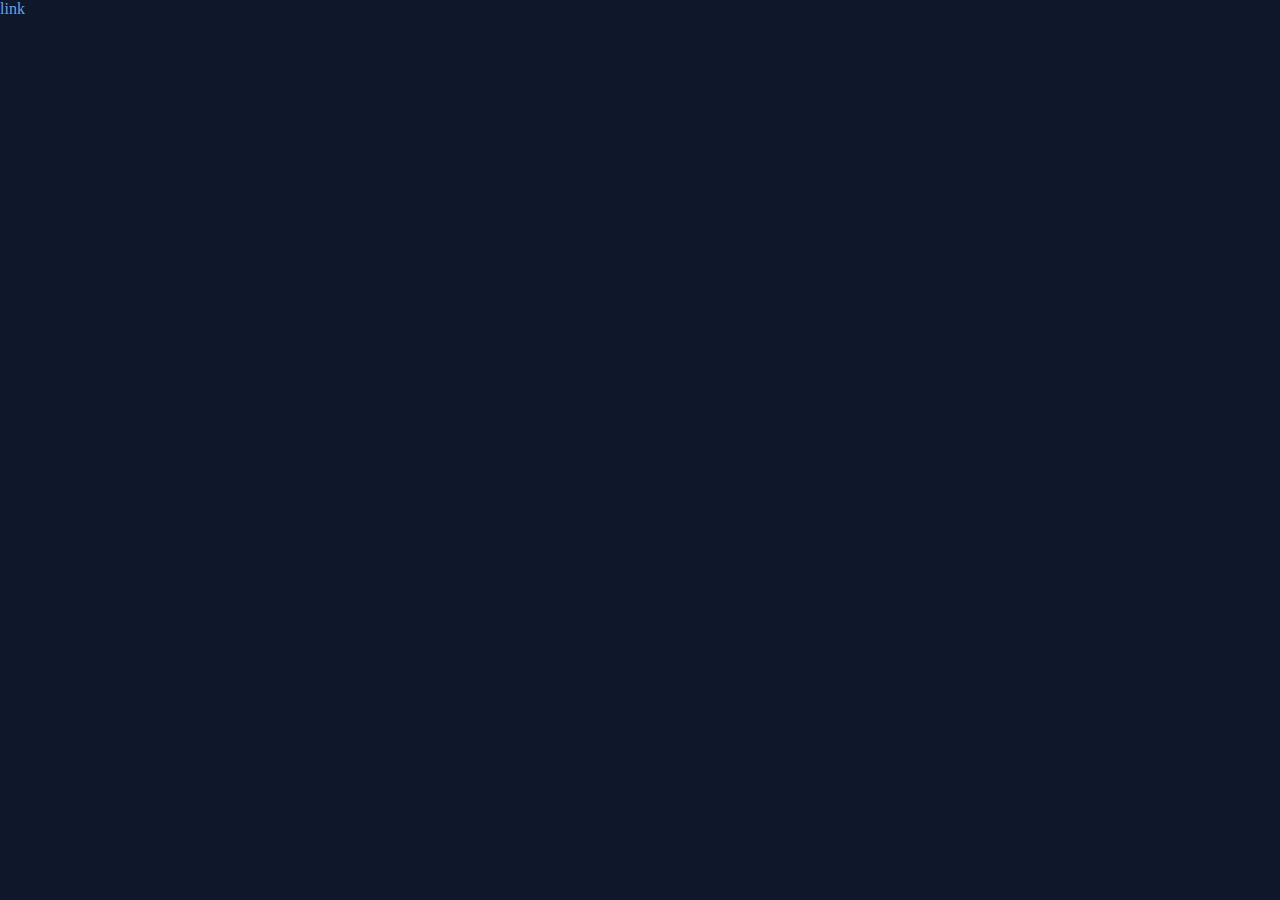
==== projeto-portal-de-noticias/index.html @ 91c88f20 "Aplicando fontes" ====
<!DOCTYPE html>
<html lang="pt-BR">
<head>
  <link rel="preconnect" href="https://fonts.googleapis.com">
  <link rel="preconnect" href="https://fonts.gstatic.com" crossorigin>


  <meta charset="UTF-8">
  <meta name="viewport" content="width=device-width, initial-scale=1.0">
  <title>Portal de notícias</title>
  <link rel="stylesheet" href="styles/index.css">

  <link href="https://fonts.googleapis.com/css2?family=Alice&family=Archivo:ital,wght@0,100..900;1,100..900&family=Poppins:ital,wght@0,100;0,200;0,300;0,400;0,500;0,600;0,700;0,800;0,900;1,100;1,200;1,300;1,400;1,500;1,600;1,700;1,800;1,900&display=swap" rel="stylesheet">

</head>
<body>
  <a href="x">link</a>
</body>
</html>
---- projeto-portal-de-noticias/styles/index.css ----
@import url(global.css);
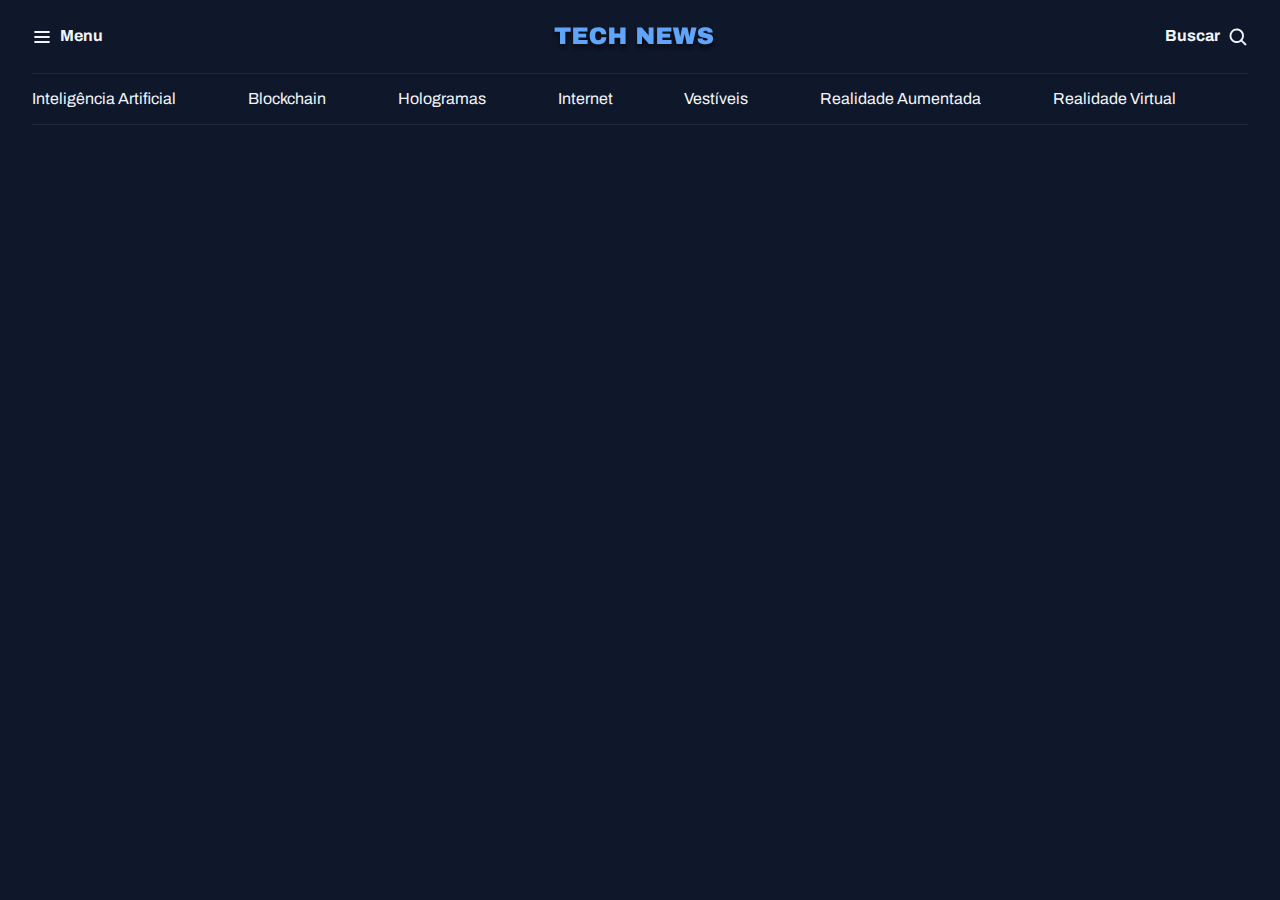
==== commit 3d10f9d4: "Criando o header da aplicação" ====
--- a/projeto-portal-de-noticias/index.html
+++ b/projeto-portal-de-noticias/index.html
@@ -14,6 +14,32 @@
 
 </head>
 <body>
-  <a href="x">link</a>
+  <header class="container">
+    <nav id="primary" class="grid grid-flow-col">
+      <div>
+        <img src="assets/Icons/List.svg" alt="Icone de Menu">
+        <strong>Menu</strong>
+      </div>
+
+      <div>
+        <img src="assets/Logo.svg" alt="TechNews logo">
+      </div>
+
+      <div>
+        <strong>Buscar</strong>
+        <img src="assets/Icons/MagnifyingGlass.svg" alt="ícone de lupa para pesquisa">
+      </div>
+    </nav>
+
+    <nav id="secondary" class="grid grid-flow-col">
+      <a href="#">Inteligência Artificial</a>
+      <a href="#">Blockchain</a>
+      <a href="#">Hologramas</a>
+      <a href="#">Internet</a>
+      <a href="#">Vestíveis</a>
+      <a href="#">Realidade Aumentada</a>
+      <a href="#">Realidade Virtual</a>
+    </nav>
+  </header>
 </body>
 </html>--- a/projeto-portal-de-noticias/styles/index.css
+++ b/projeto-portal-de-noticias/styles/index.css
@@ -1 +1,2 @@
-@import url(global.css);+@import url(global.css);
+@import url(header.css);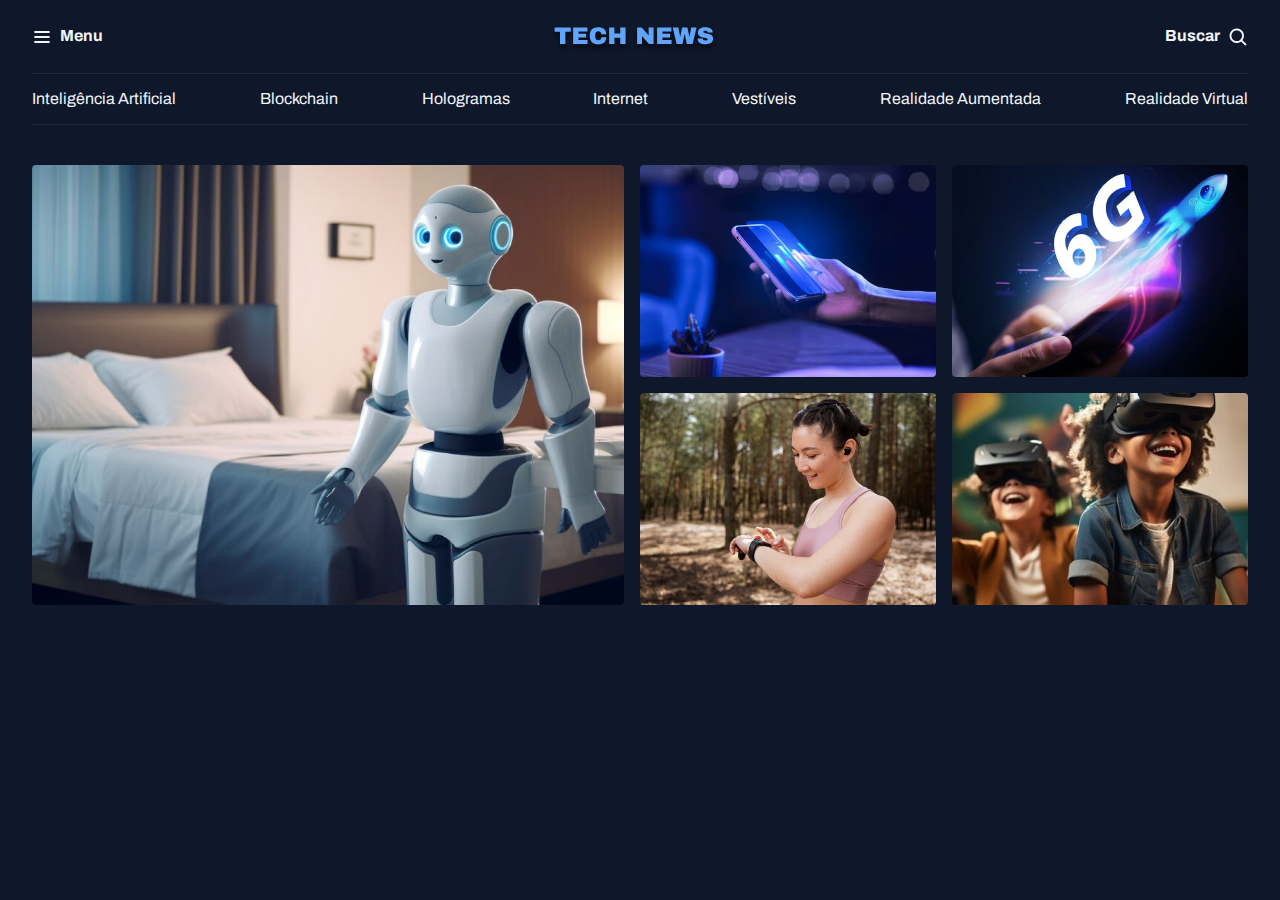
==== commit 6f4069a5: "criando sessão destaques" ====
--- a/projeto-portal-de-noticias/index.html
+++ b/projeto-portal-de-noticias/index.html
@@ -41,5 +41,33 @@
       <a href="#">Realidade Virtual</a>
     </nav>
   </header>
+  
+  <main class="grid container">
+
+    <section id="featured" class="grid grid-flow-col gap-16">
+      <div>
+        <img src="assets/Images/Image 01.png" alt="">
+      </div>
+      
+      <div class="grid grid-cols-2 gap-16">
+        <div>
+          <img src="assets/Images/Image 02.png" alt="">
+        </div>
+
+        <div>
+          <img src="assets/Images/Image 03.png" alt="">
+        </div>
+
+        <div>
+          <img src="assets/Images/Image 04.png" alt="">
+        </div>
+
+        <div>
+          <img src="assets/Images/Image 05.png" alt="">
+        </div>
+      </div>
+
+    </section>
+  </main>
 </body>
 </html>--- a/projeto-portal-de-noticias/styles/index.css
+++ b/projeto-portal-de-noticias/styles/index.css
@@ -1,2 +1,4 @@
 @import url(global.css);
-@import url(header.css);+@import url(header.css);
+@import url(utility.css);
+@import url(sections.css);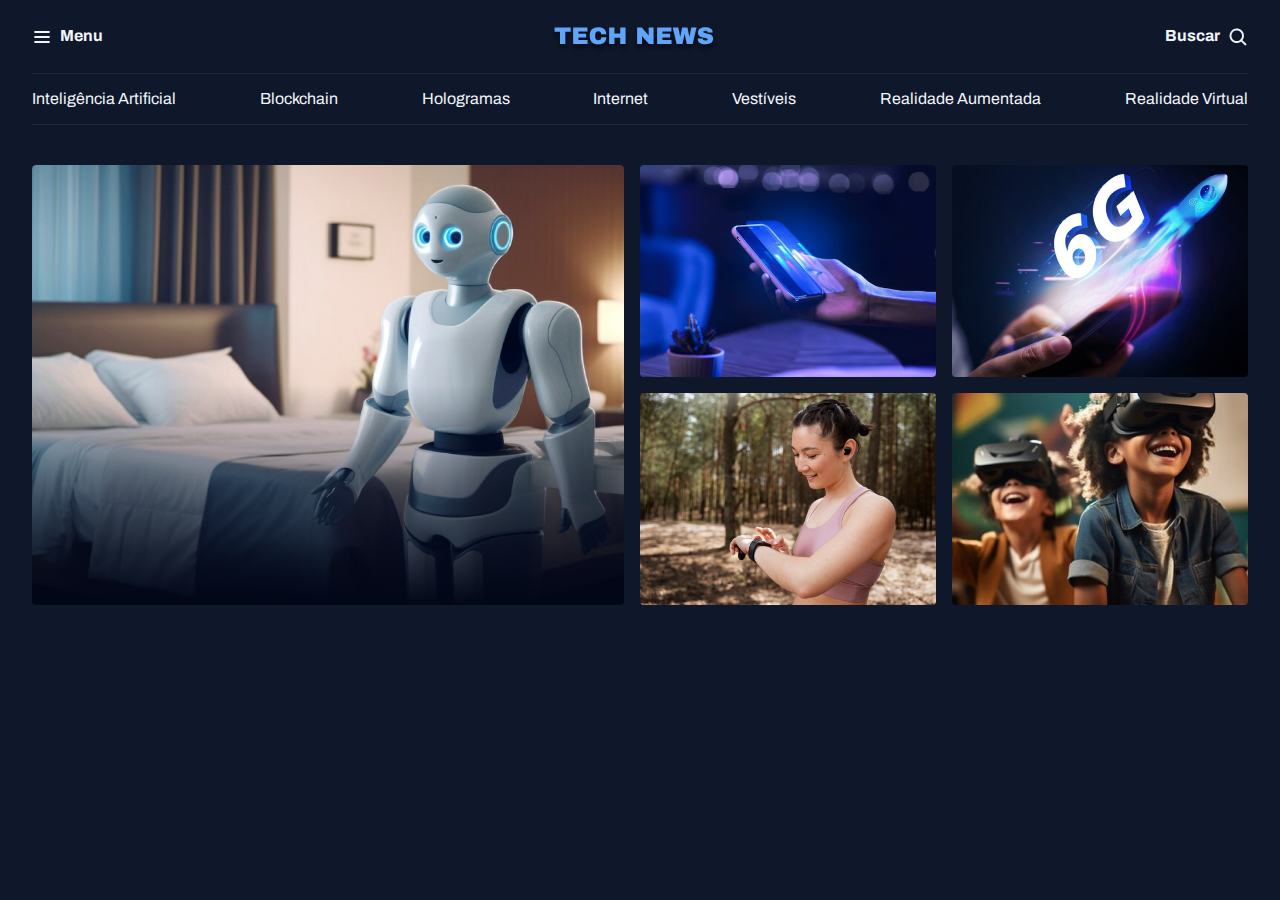
==== commit 84d5299b: "adicionando fundo com degrade" ====
--- a/projeto-portal-de-noticias/index.html
+++ b/projeto-portal-de-noticias/index.html
@@ -45,7 +45,7 @@
   <main class="grid container">
 
     <section id="featured" class="grid grid-flow-col gap-16">
-      <div>
+      <div class="card">
         <img src="assets/Images/Image 01.png" alt="">
       </div>
       
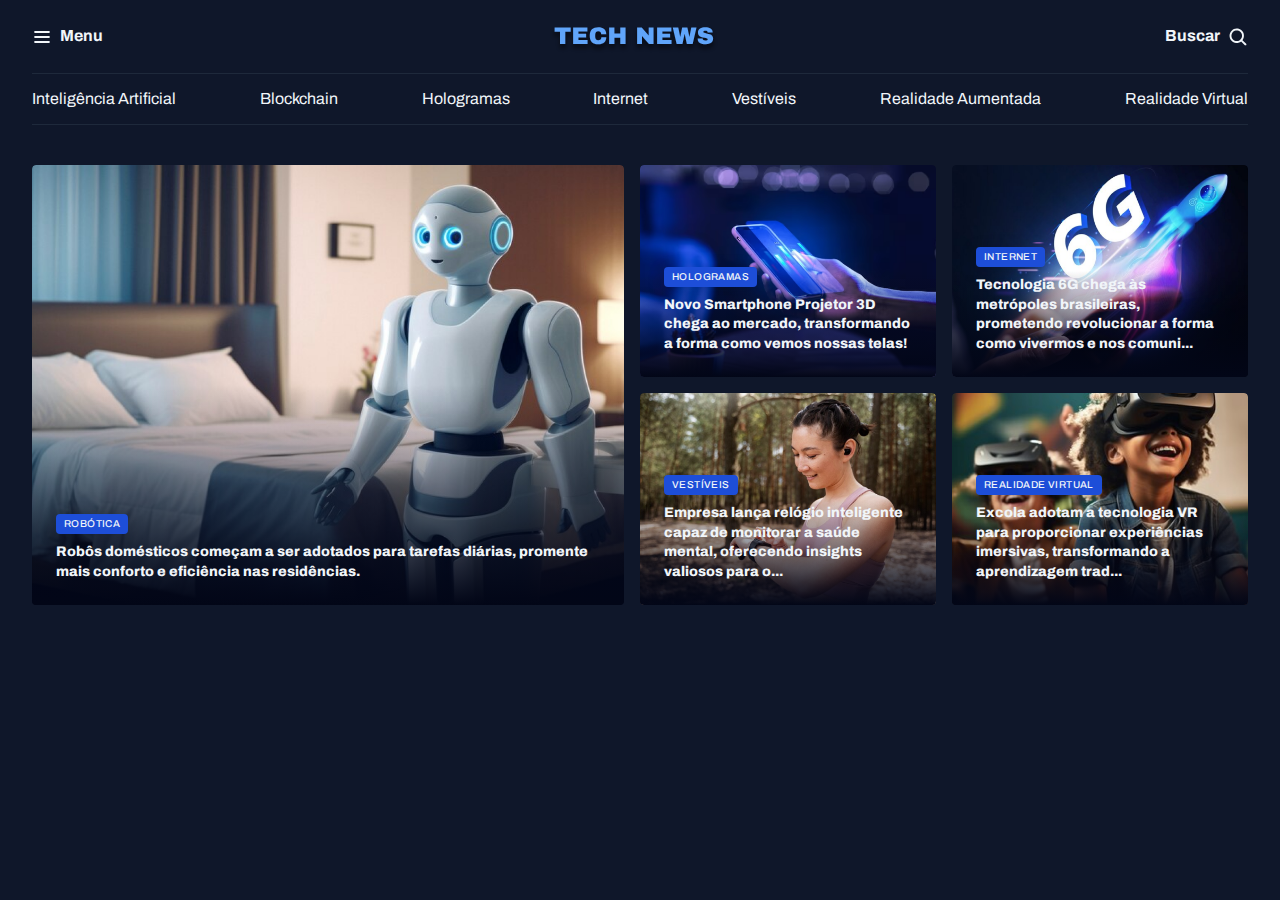
==== commit 924062a2: "Finalizando a sessã0 destaques" ====
--- a/projeto-portal-de-noticias/index.html
+++ b/projeto-portal-de-noticias/index.html
@@ -45,26 +45,59 @@
   <main class="grid container">
 
     <section id="featured" class="grid grid-flow-col gap-16">
-      <div class="card">
+
+      <figure class="card">
         <img src="assets/Images/Image 01.png" alt="">
-      </div>
+
+        <figcaption>
+          <span class="content-tag">ROBÓTICA</span>
+          <h2 class="text-lg">
+            Robôs domésticos começam a ser adotados para tarefas diárias, promente mais conforto e eficiência nas residências.
+          </h2>
+        </figcaption>
+
+      </figure>
       
       <div class="grid grid-cols-2 gap-16">
-        <div>
+        <figure class="card">
           <img src="assets/Images/Image 02.png" alt="">
-        </div>
+          <figcaption>
+            <span class="content-tag">Hologramas</span>
+            <h2 class="text-lg">
+              Novo Smartphone Projetor 3D chega ao mercado, transformando a forma como vemos nossas telas!
+            </h2>
+          </figcaption>
+        </figure>
 
-        <div>
+        <figure class="card">
           <img src="assets/Images/Image 03.png" alt="">
-        </div>
+          <figcaption>
+            <span class="content-tag">Internet</span>
+            <h2 class="text-lg">
+              Tecnologia 6G chega às metrópoles brasileiras, prometendo revolucionar a forma como vivermos e nos comuni...
+            </h2>
+          </figcaption>
+        </figure>
 
-        <div>
+        <figure class="card">
           <img src="assets/Images/Image 04.png" alt="">
-        </div>
+          <figcaption>
+            <span class="content-tag">Vestíveis</span>
+            <h2 class="text-lg">
+              Empresa lança relógio inteligente capaz de monitorar a saúde mental, oferecendo insights valiosos para o...
+            </h2>
+          </figcaption>
+        </figure>
 
-        <div>
+        <figure class="card">
           <img src="assets/Images/Image 05.png" alt="">
-        </div>
+          <figcaption>
+            <span class="content-tag">Realidade Virtual</span>
+            <h2 class="text-lg">
+              Excola adotam a tecnologia VR para proporcionar experiências imersivas, transformando a aprendizagem trad...
+            </h2>
+          </figcaption>
+        </figure>
       </div>
 
     </section>
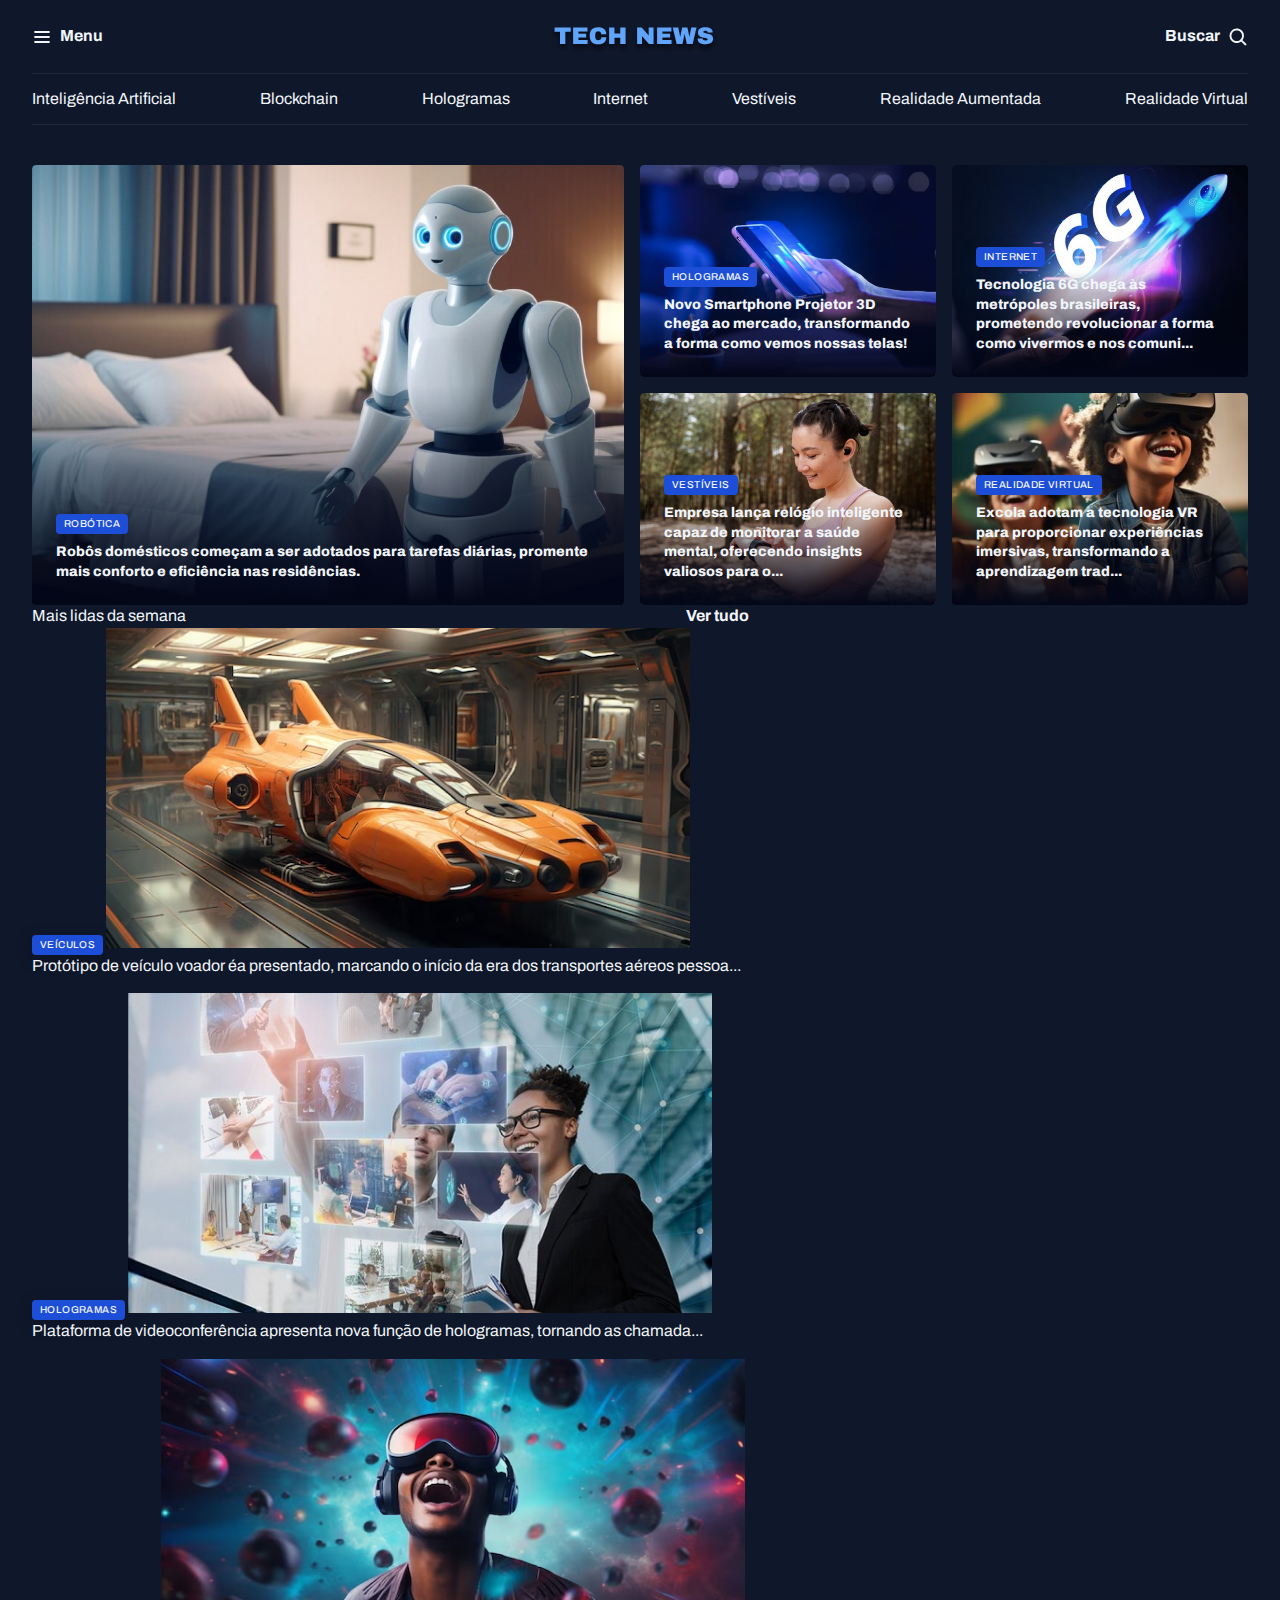
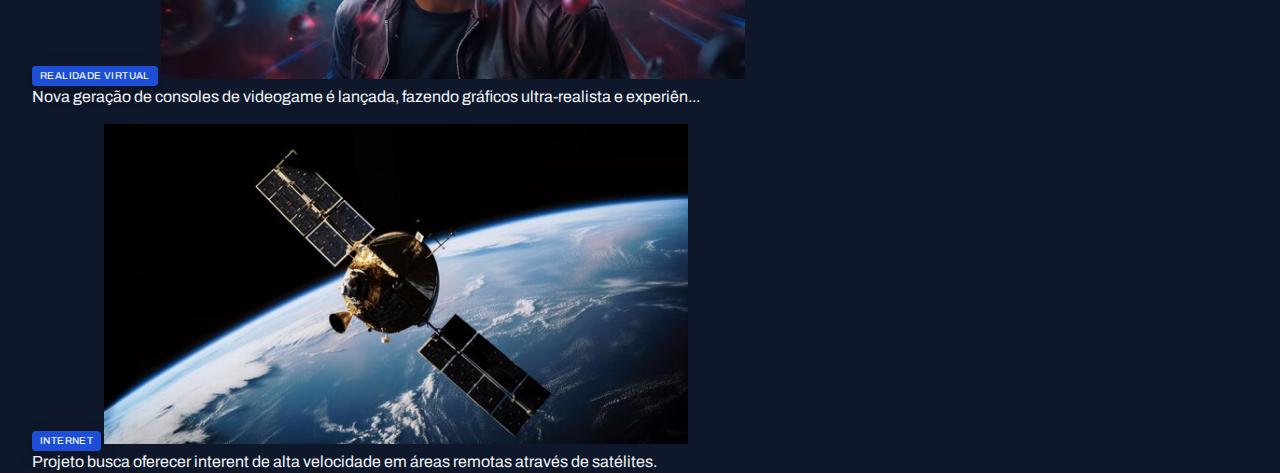
==== commit e64c567a: "estruturando a seção mais lida da semana" ====
--- a/projeto-portal-de-noticias/index.html
+++ b/projeto-portal-de-noticias/index.html
@@ -101,6 +101,51 @@
       </div>
 
     </section>
+
+    <section id="weekly">
+      <header class="grid grid-flow-col">
+        <h3>Mais lidas da semana</h3>
+        <a href="#" class="grid grid-flow-col">
+          <strong>Ver tudo</strong>
+          <span></span>
+        </a>
+      </header>
+
+      <div class="grid gap-16">
+        <figure>
+          <span class="content-tag">Veículos</span>
+          <img src="assets/Images/Image 06.png" alt="">
+          <p>
+            Protótipo de veículo voador éa presentado, marcando o início da era dos transportes aéreos pessoa...
+          </p>
+        </figure>
+
+        <figure>
+          <span class="content-tag">Hologramas</span>
+          <img src="assets/Images/Image 07.png" alt="">
+          <p>
+            Plataforma de videoconferência apresenta nova função de hologramas, tornando as chamada... 
+          </p>
+        </figure>
+
+        <figure>
+          <span class="content-tag">Realidade Virtual</span>
+          <img src="assets/Images/Image 08.png" alt="">
+          <p>
+            Nova geração de consoles de videogame é lançada, fazendo gráficos ultra-realista e experiên...
+          </p>
+        </figure>
+
+        <figure>
+          <span class="content-tag">Internet</span>
+          <img src="assets/Images/Image 09.png" alt="">
+          <p>
+            Projeto busca oferecer interent de alta velocidade em áreas remotas através de satélites.
+          </p>
+        </figure>
+      </div>
+
+    </section>
   </main>
 </body>
 </html>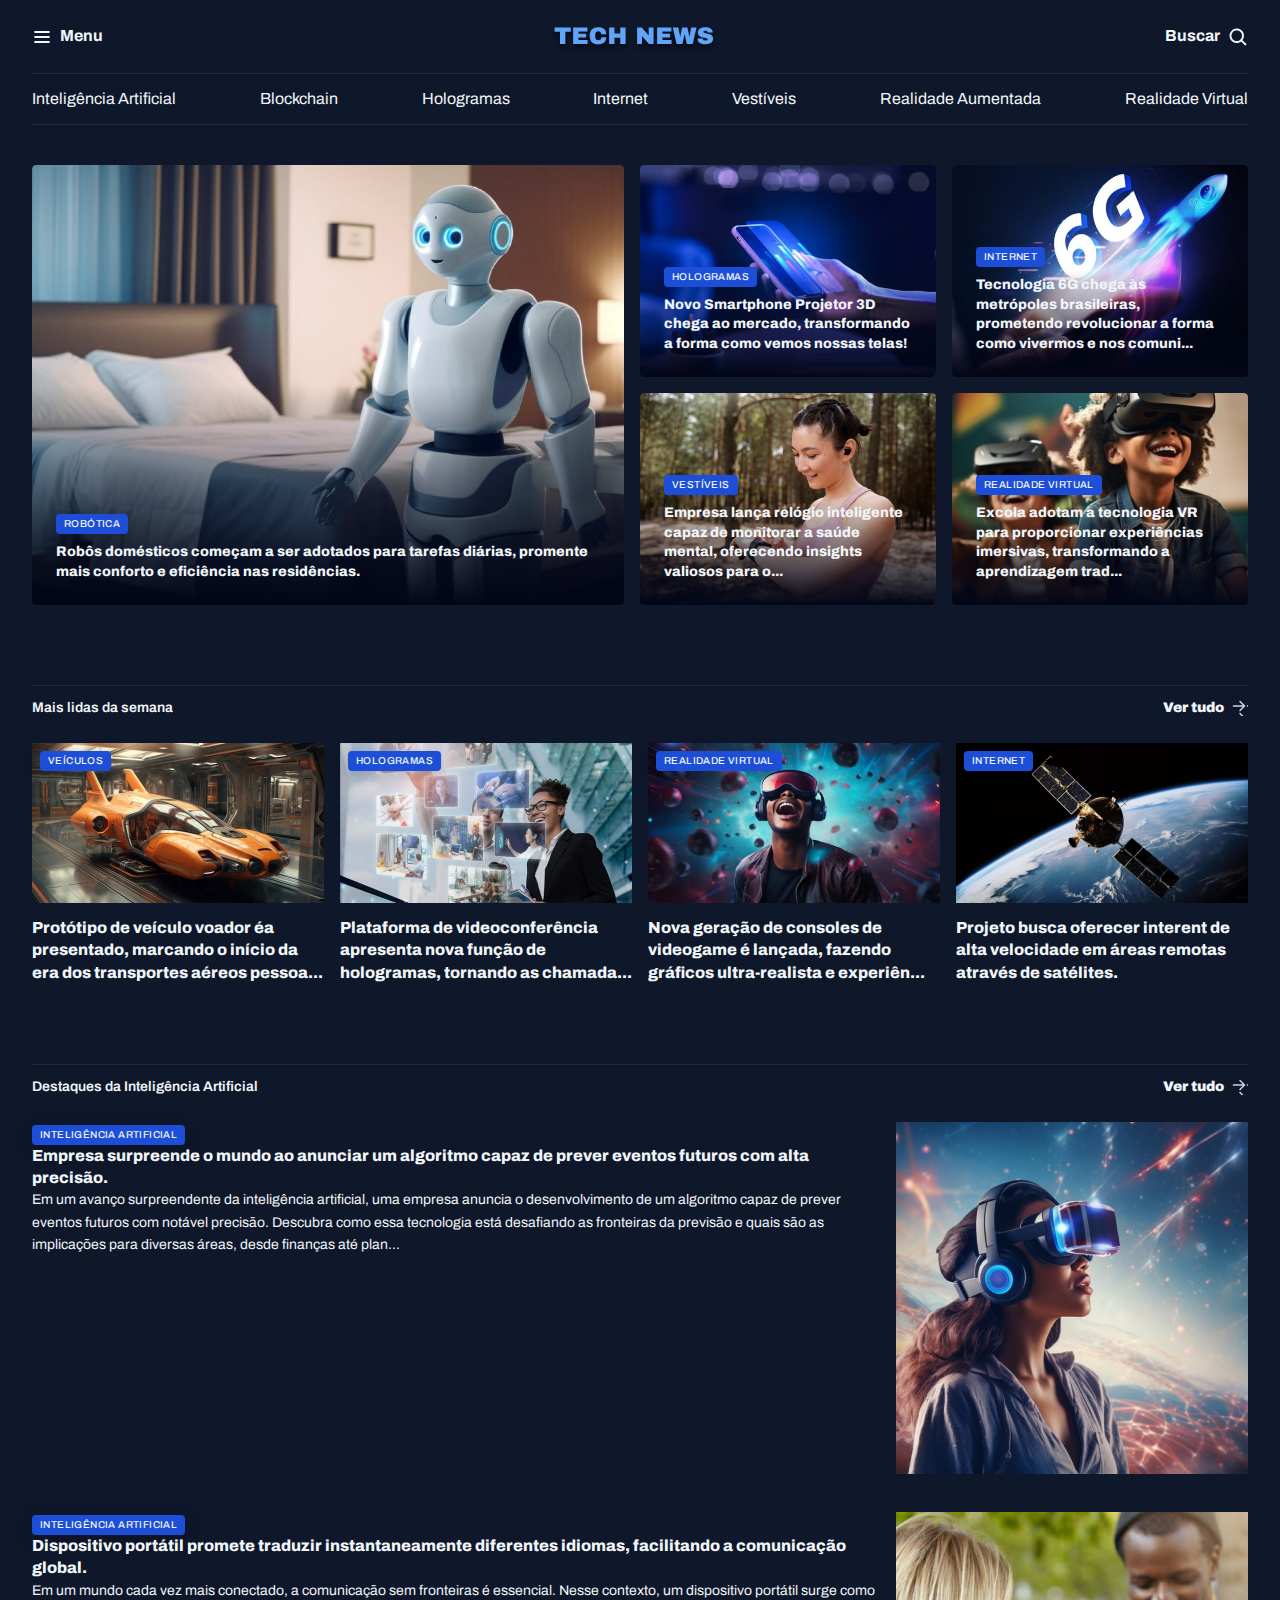
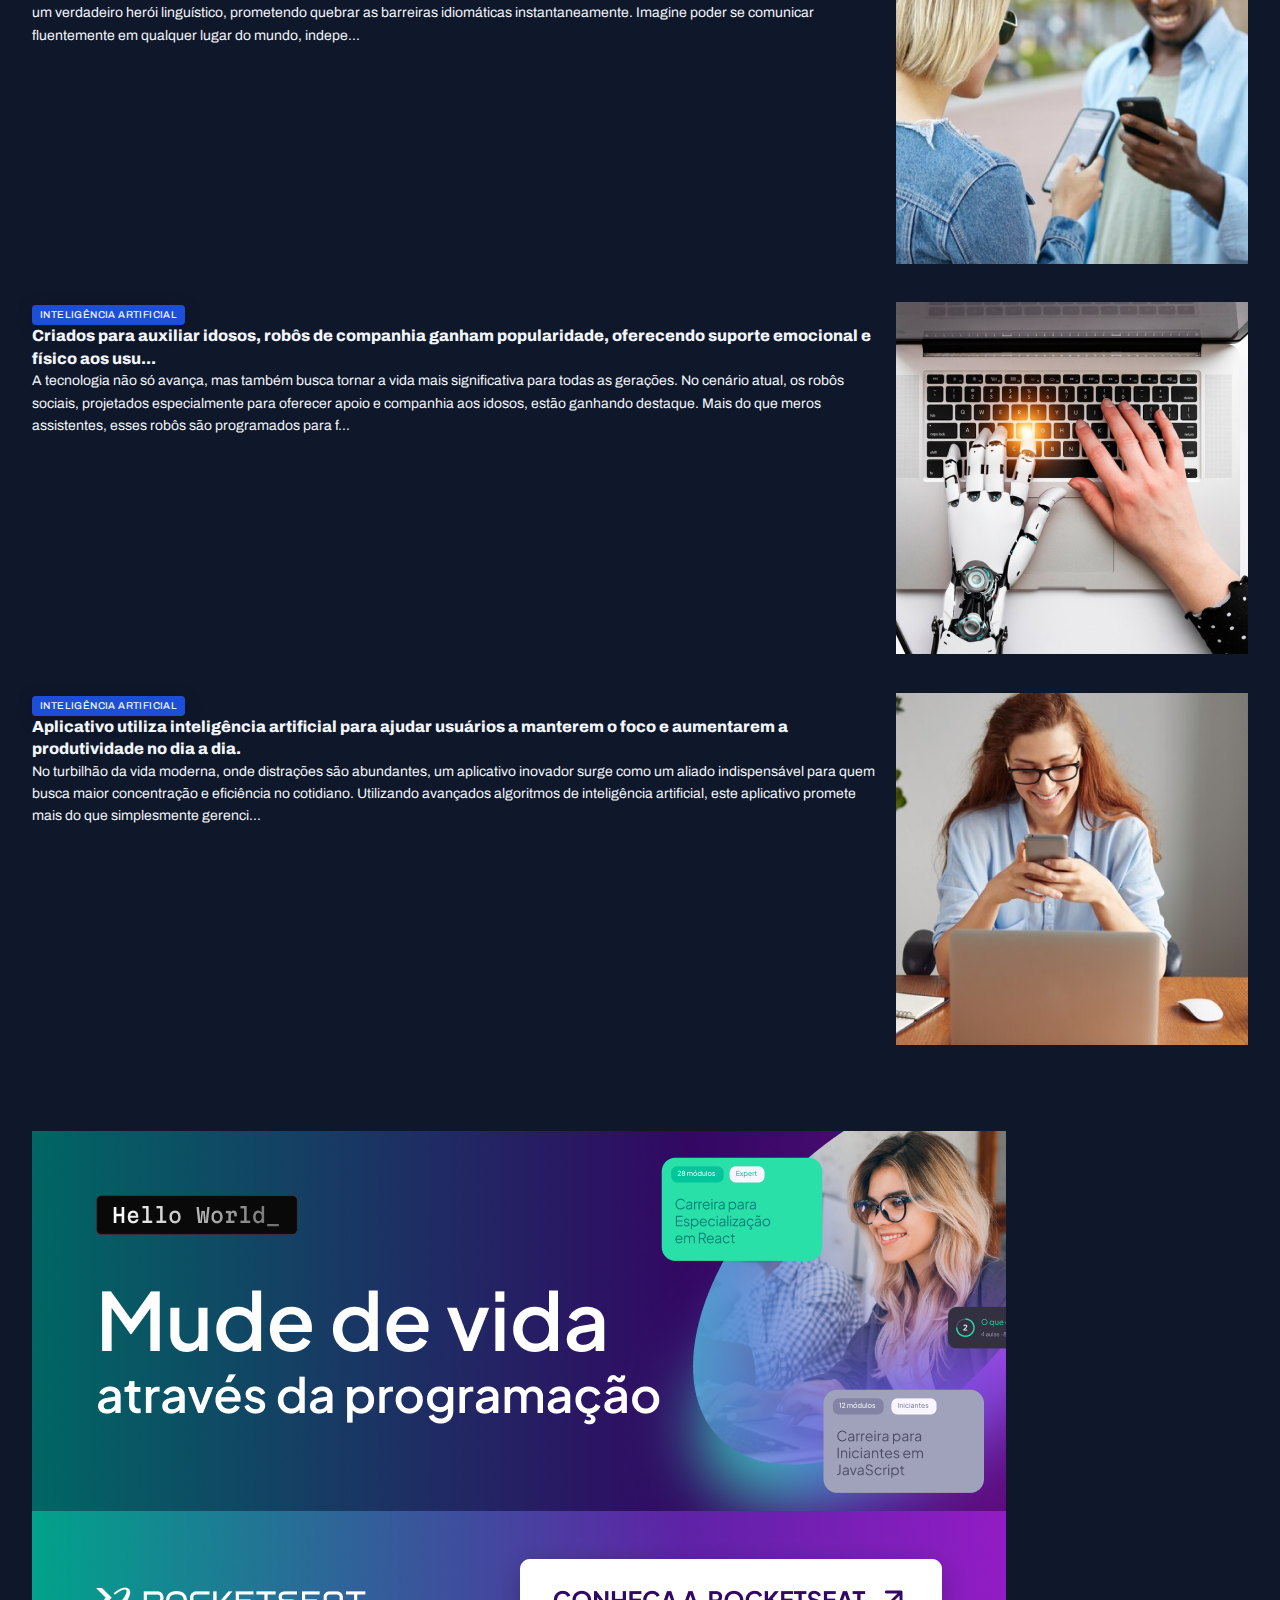
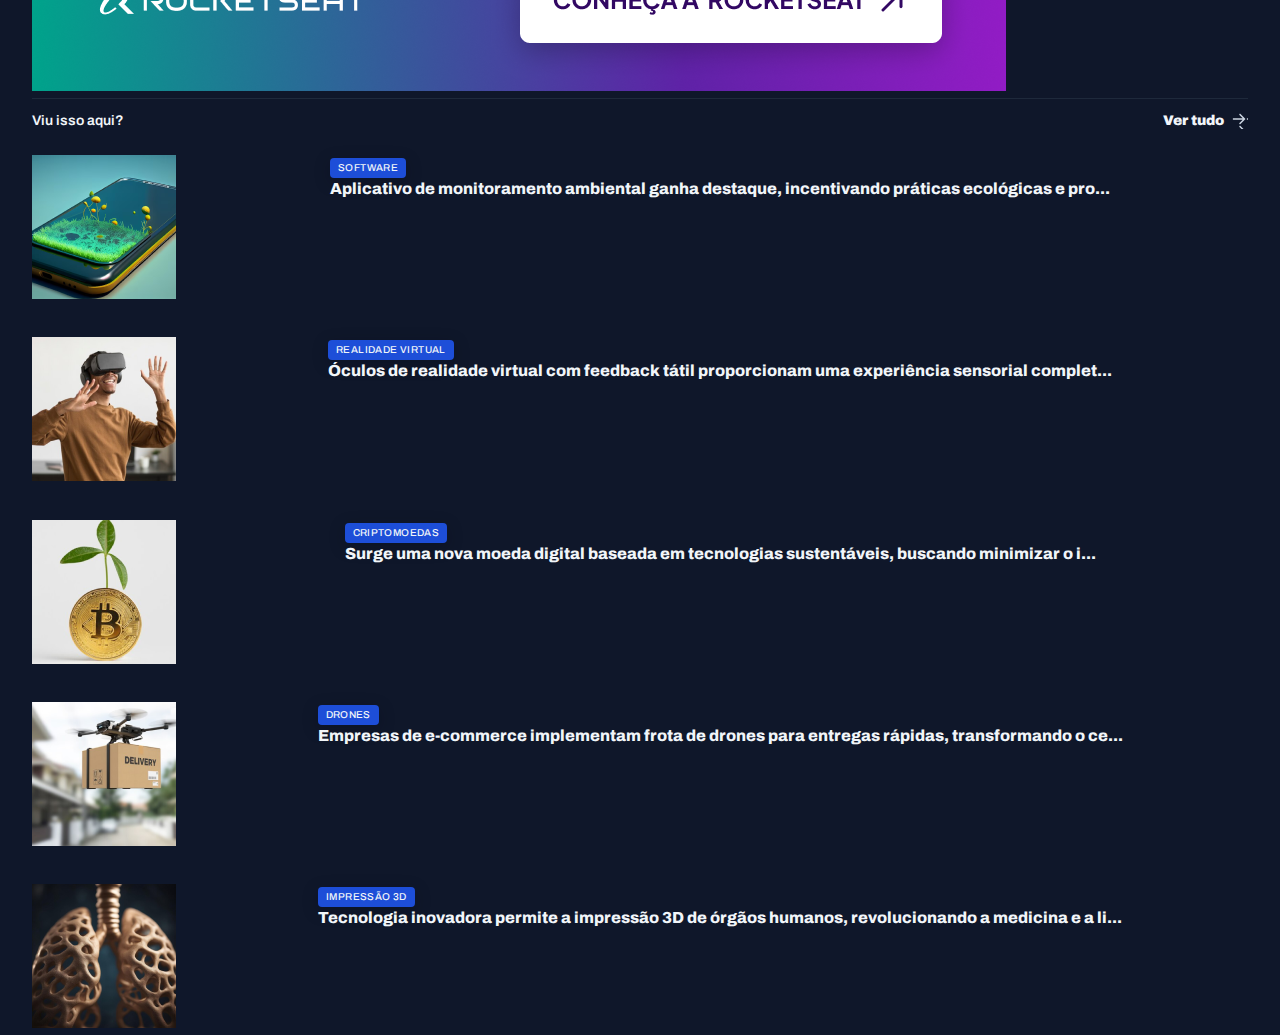
==== commit dcc4a4a4: "Estruturando as últimas seções" ====
--- a/projeto-portal-de-noticias/index.html
+++ b/projeto-portal-de-noticias/index.html
@@ -144,8 +144,161 @@
           </p>
         </figure>
       </div>
-
     </section>
+
+    <section id="ai">
+      <header class="grid grid-flow-col">
+        <h3>Destaques da Inteligência Artificial</h3>
+        <a href="#" class="grid grid-flow-col">
+          <strong>Ver tudo</strong>
+          <span></span>
+        </a>
+      </header>
+
+      <div class="grid gap-32">
+
+        <article class="grid grid-flow-col gap-16">
+          <div>
+            <span class="content-tag">Inteligência Artificial</span>
+            <h3 class="text-xl">
+              Empresa surpreende o mundo ao anunciar um algoritmo capaz de prever eventos futuros com alta precisão.
+            </h3>
+            <p class="text-sm">
+              Em um avanço surpreendente da inteligência artificial, uma empresa anuncia o desenvolvimento de um algoritmo capaz de prever eventos futuros com notável precisão. Descubra como essa tecnologia está desafiando as fronteiras da previsão e quais são as implicações para diversas áreas, desde finanças até plan...
+            </p>
+          </div>
+          <div>
+            <img src="assets/Images/Image 10.png" alt="">
+          </div>
+        </article>
+
+        <article class="grid grid-flow-col gap-16">
+          <div>
+            <span class="content-tag">Inteligência Artificial</span>
+            <h3 class="text-xl">
+              Dispositivo portátil promete traduzir instantaneamente diferentes idiomas, facilitando a comunicação global.
+            </h3>
+            <p class="text-sm">
+              Em um mundo cada vez mais conectado, a comunicação sem fronteiras é essencial. Nesse contexto, um dispositivo portátil surge como um verdadeiro herói linguístico, prometendo quebrar as barreiras idiomáticas instantaneamente. Imagine poder se comunicar fluentemente em qualquer lugar do mundo, indepe...
+            </p>
+          </div>
+          <div>
+            <img src="assets/Images/Image 11.png" alt="">
+          </div>
+        </article>
+
+        <article class="grid grid-flow-col gap-16">
+          <div>
+            <span class="content-tag">Inteligência Artificial</span>
+            <h3 class="text-xl">
+              Criados para auxiliar idosos, robôs de companhia ganham popularidade, oferecendo suporte emocional e físico aos usu...
+            </h3>
+            <p class="text-sm">
+              A tecnologia não só avança, mas também busca tornar a vida mais significativa para todas as gerações. No cenário atual, os robôs sociais, projetados especialmente para oferecer apoio e companhia aos idosos, estão ganhando destaque. Mais do que meros assistentes, esses robôs são programados para f...
+            </p>
+          </div>
+          <div>
+            <img src="assets/Images/Image 12.png" alt="">
+          </div>
+        </article>
+
+        <article class="grid grid-flow-col gap-16">
+          <div>
+            <span class="content-tag">Inteligência Artificial</span>
+            <h3 class="text-xl">
+              Aplicativo utiliza inteligência artificial para ajudar usuários a manterem o foco e aumentarem a produtividade no dia a dia.
+            </h3>
+            <p class="text-sm">
+              No turbilhão da vida moderna, onde distrações são abundantes, um aplicativo inovador surge como um aliado indispensável para quem busca maior concentração e eficiência no cotidiano. Utilizando avançados algoritmos de inteligência artificial, este aplicativo promete mais do que simplesmente gerenci...
+            </p>
+          </div>
+          <div>
+            <img src="assets/Images/Image 13.png" alt="">
+          </div>
+        </article>
+
+      </div>
+    </section>
+
+    <div>
+      <div id="ads">
+        <img src="assets/Images/Ads.png" alt="">
+      </div>
+
+      <section id="more">
+        <header class="grid grid-flow-col">
+          <h3>Viu isso aqui?</h3>
+          <a href="#" class="grid grid-flow-col">
+            <strong>Ver tudo</strong>
+            <span></span>
+          </a>
+        </header>
+
+        <div class="grid gap-32">
+
+          <article class="grid grid-flow-col gap-16">
+            <div>
+              <img src="assets/Images/Image 14.png" alt="">
+            </div>
+            <div>
+              <span class="content-tag">Software</span>
+              <h3 class="text-xl">
+                Aplicativo de monitoramento ambiental ganha destaque, incentivando práticas ecológicas e pro...
+              </h3>
+            </div>
+          </article>
+
+          <article class="grid grid-flow-col gap-16">
+            <div>
+              <img src="assets/Images/Image 15.png" alt="">
+            </div>
+            <div>
+              <span class="content-tag">Realidade Virtual</span>
+              <h3 class="text-xl">
+                Óculos de realidade virtual com feedback tátil proporcionam uma experiência sensorial complet...
+              </h3>
+            </div>
+          </article>
+
+          <article class="grid grid-flow-col gap-16">
+            <div>
+              <img src="assets/Images/Image 16.png" alt="">
+            </div>
+            <div>
+              <span class="content-tag">Criptomoedas</span>
+              <h3 class="text-xl">
+                Surge uma nova moeda digital baseada em tecnologias sustentáveis, buscando minimizar o i...
+              </h3>
+            </div>
+          </article>
+
+          <article class="grid grid-flow-col gap-16">
+            <div>
+              <img src="assets/Images/Image 17.png" alt="">
+            </div>
+            <div>
+              <span class="content-tag">Drones</span>
+              <h3 class="text-xl">
+                Empresas de e-commerce implementam frota de drones para entregas rápidas, transformando o ce...
+              </h3>
+            </div>
+          </article>
+
+          <article class="grid grid-flow-col gap-16">
+            <div>
+              <img src="assets/Images/Image 18.png" alt="">
+            </div>
+            <div>
+              <span class="content-tag">Impressão 3D</span>
+              <h3 class="text-xl">
+                Tecnologia inovadora permite a impressão 3D de órgãos humanos, revolucionando a medicina e a li...
+              </h3>
+            </div>
+          </article>
+
+        </div>
+      </section>
+    </div>
   </main>
 </body>
 </html>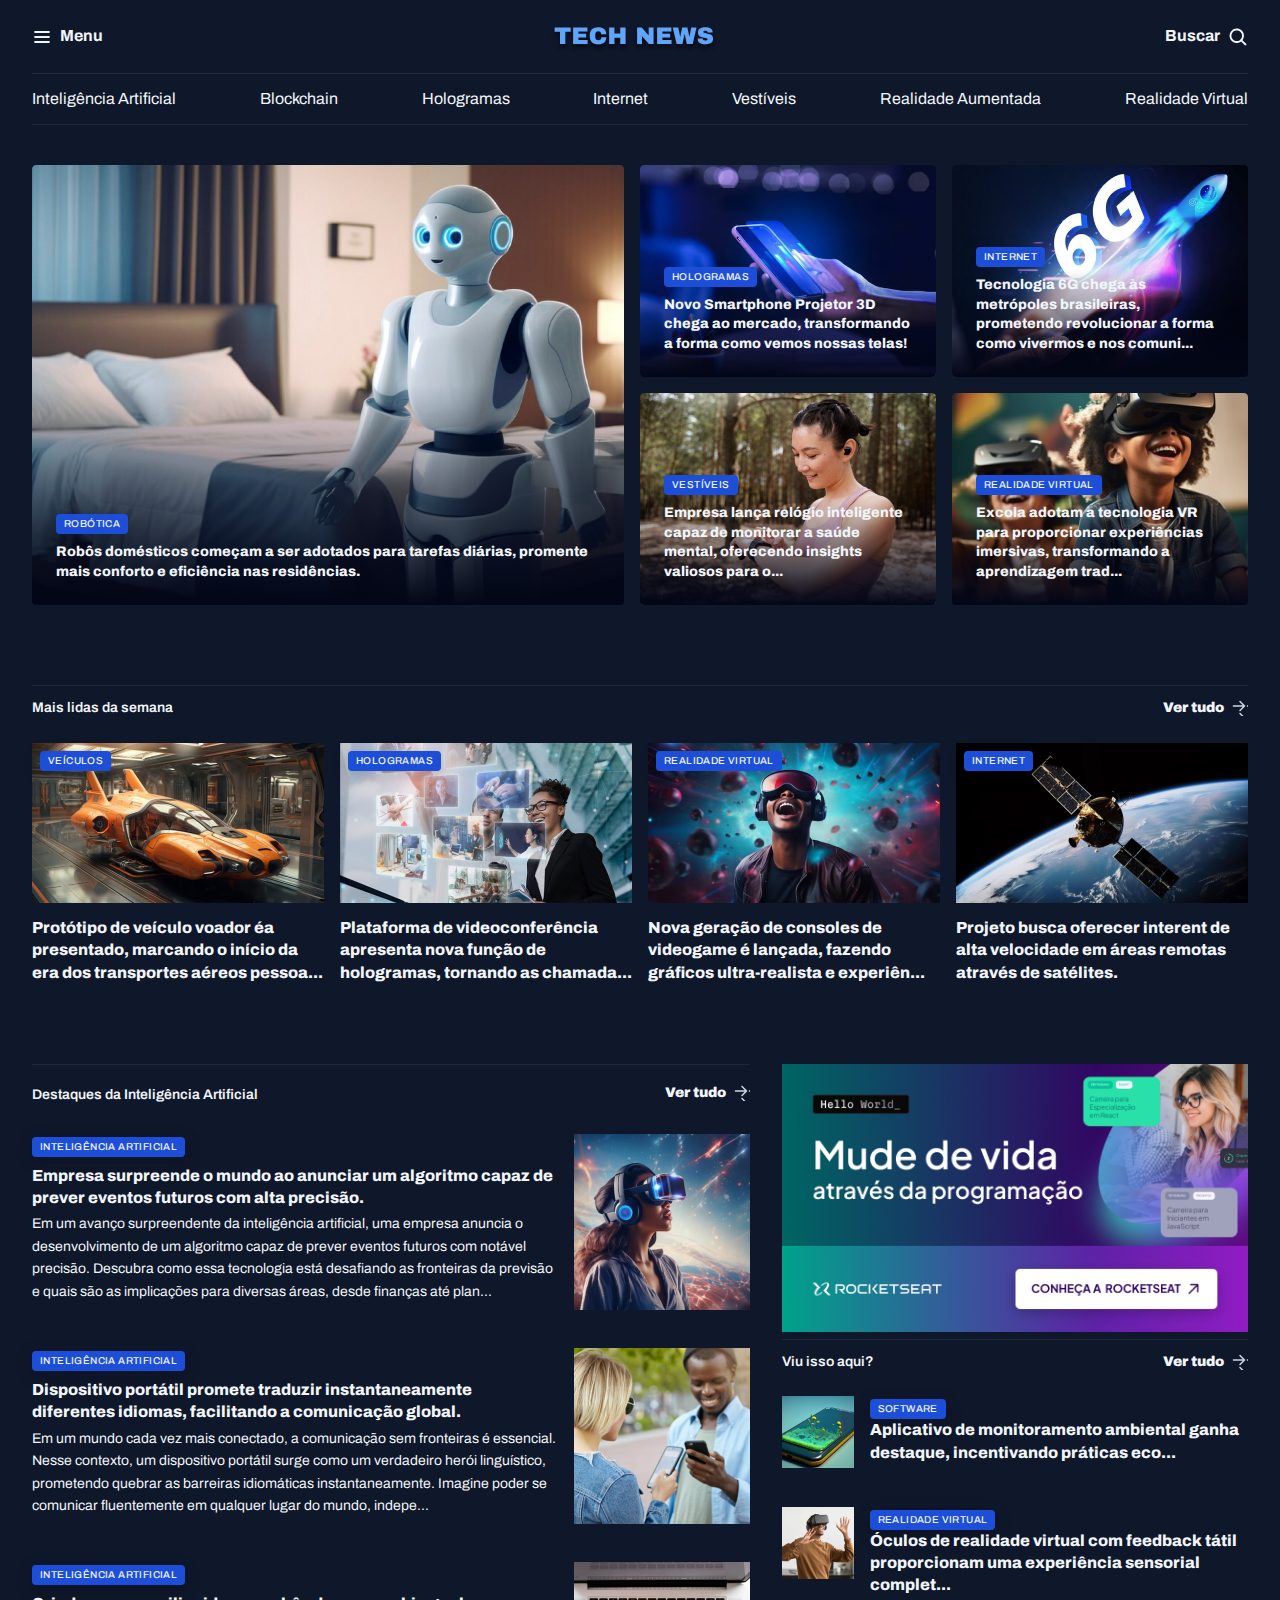
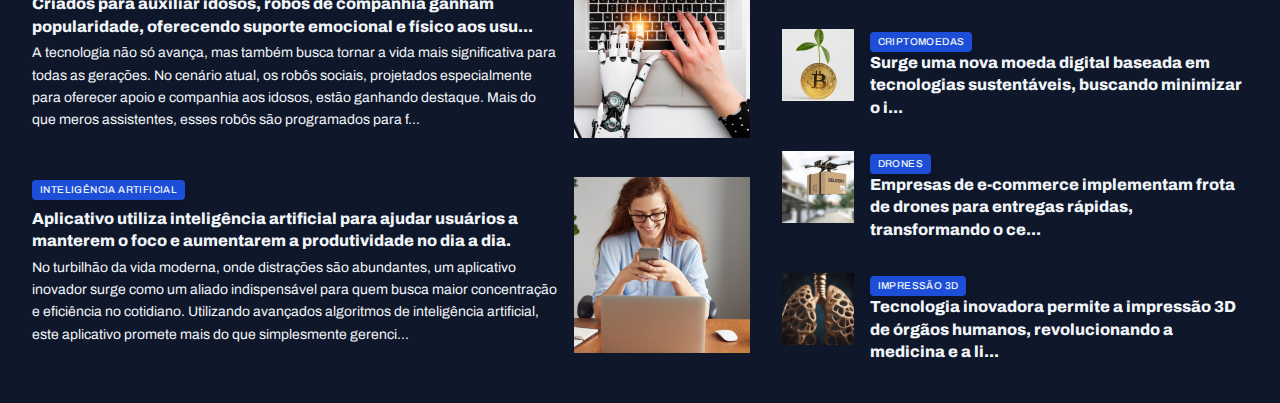
==== commit 5e93b13c: "Estilizando os últimos cards" ====
--- a/projeto-portal-de-noticias/index.html
+++ b/projeto-portal-de-noticias/index.html
@@ -220,7 +220,7 @@
       </div>
     </section>
 
-    <div>
+    <aside>
       <div id="ads">
         <img src="assets/Images/Ads.png" alt="">
       </div>
@@ -243,7 +243,7 @@
             <div>
               <span class="content-tag">Software</span>
               <h3 class="text-xl">
-                Aplicativo de monitoramento ambiental ganha destaque, incentivando práticas ecológicas e pro...
+                Aplicativo de monitoramento ambiental ganha destaque, incentivando práticas eco...
               </h3>
             </div>
           </article>
@@ -298,7 +298,7 @@
 
         </div>
       </section>
-    </div>
+    </aside>
   </main>
 </body>
 </html>